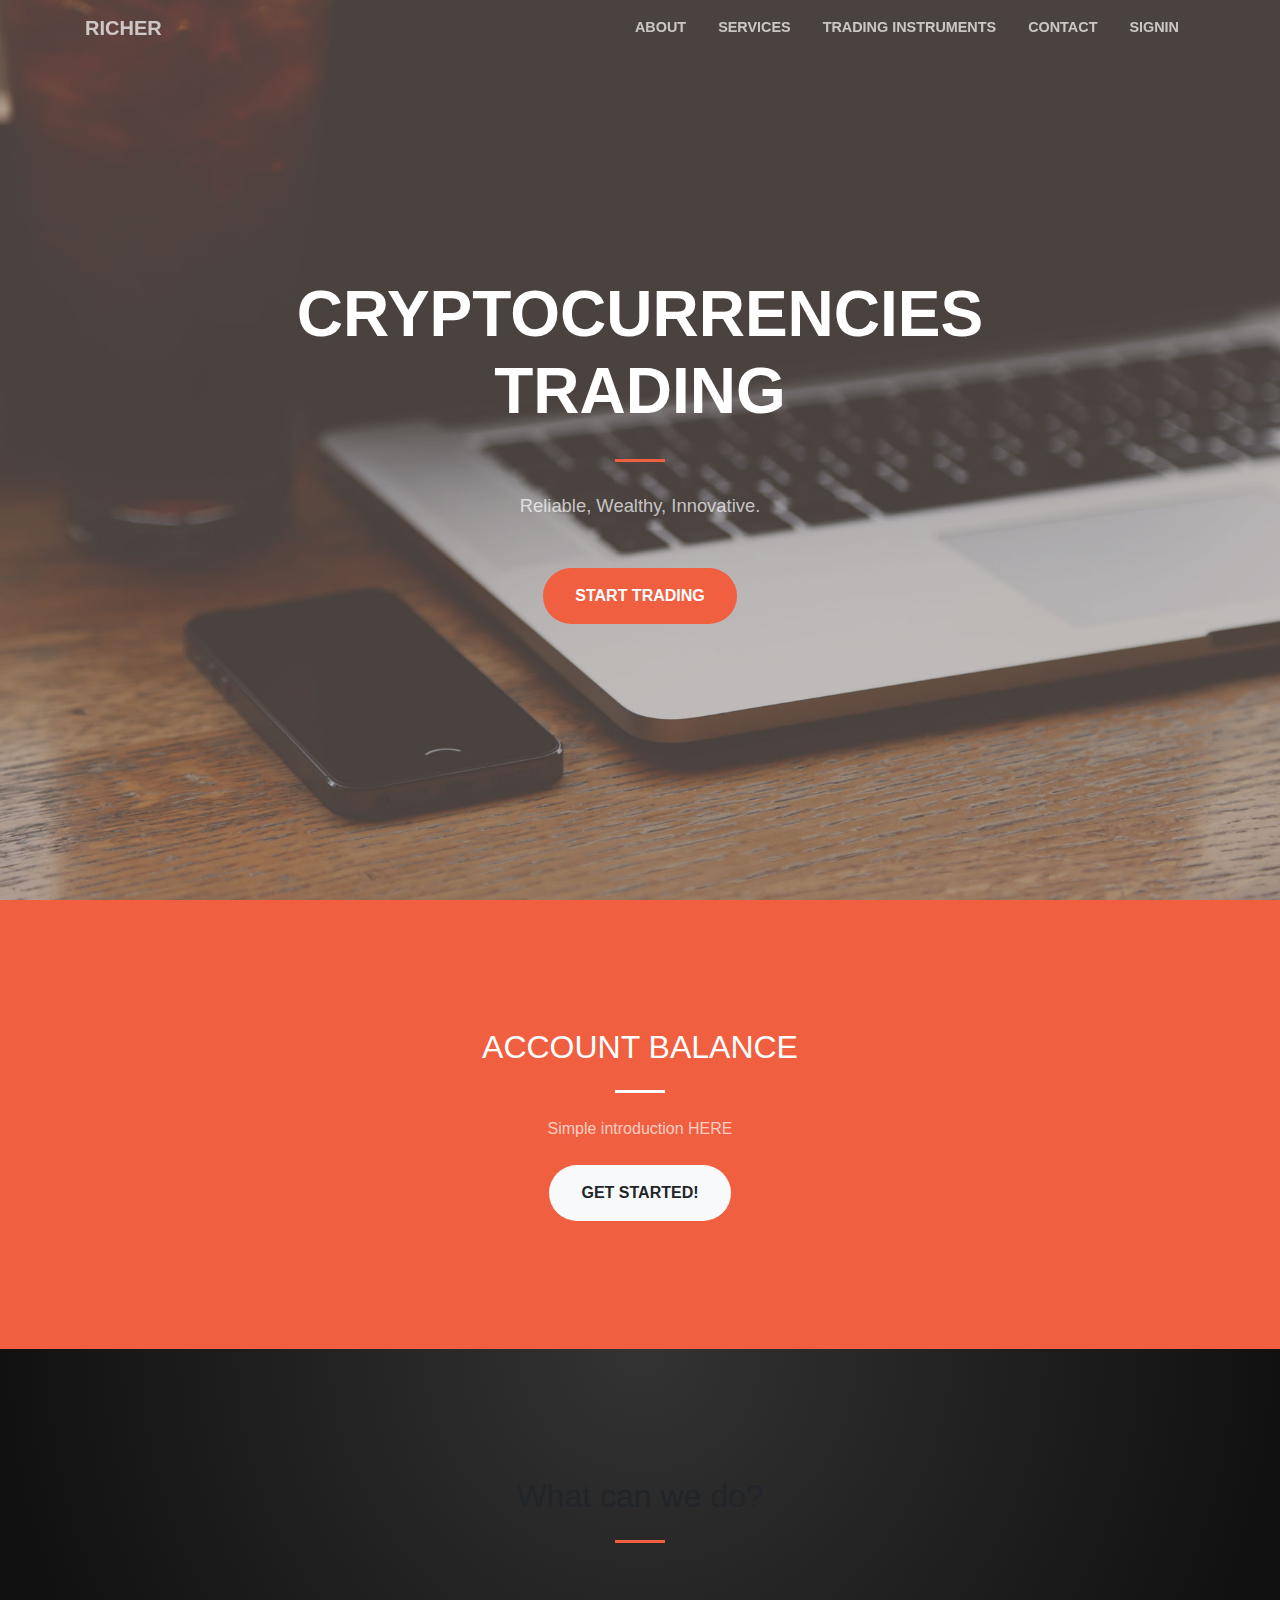
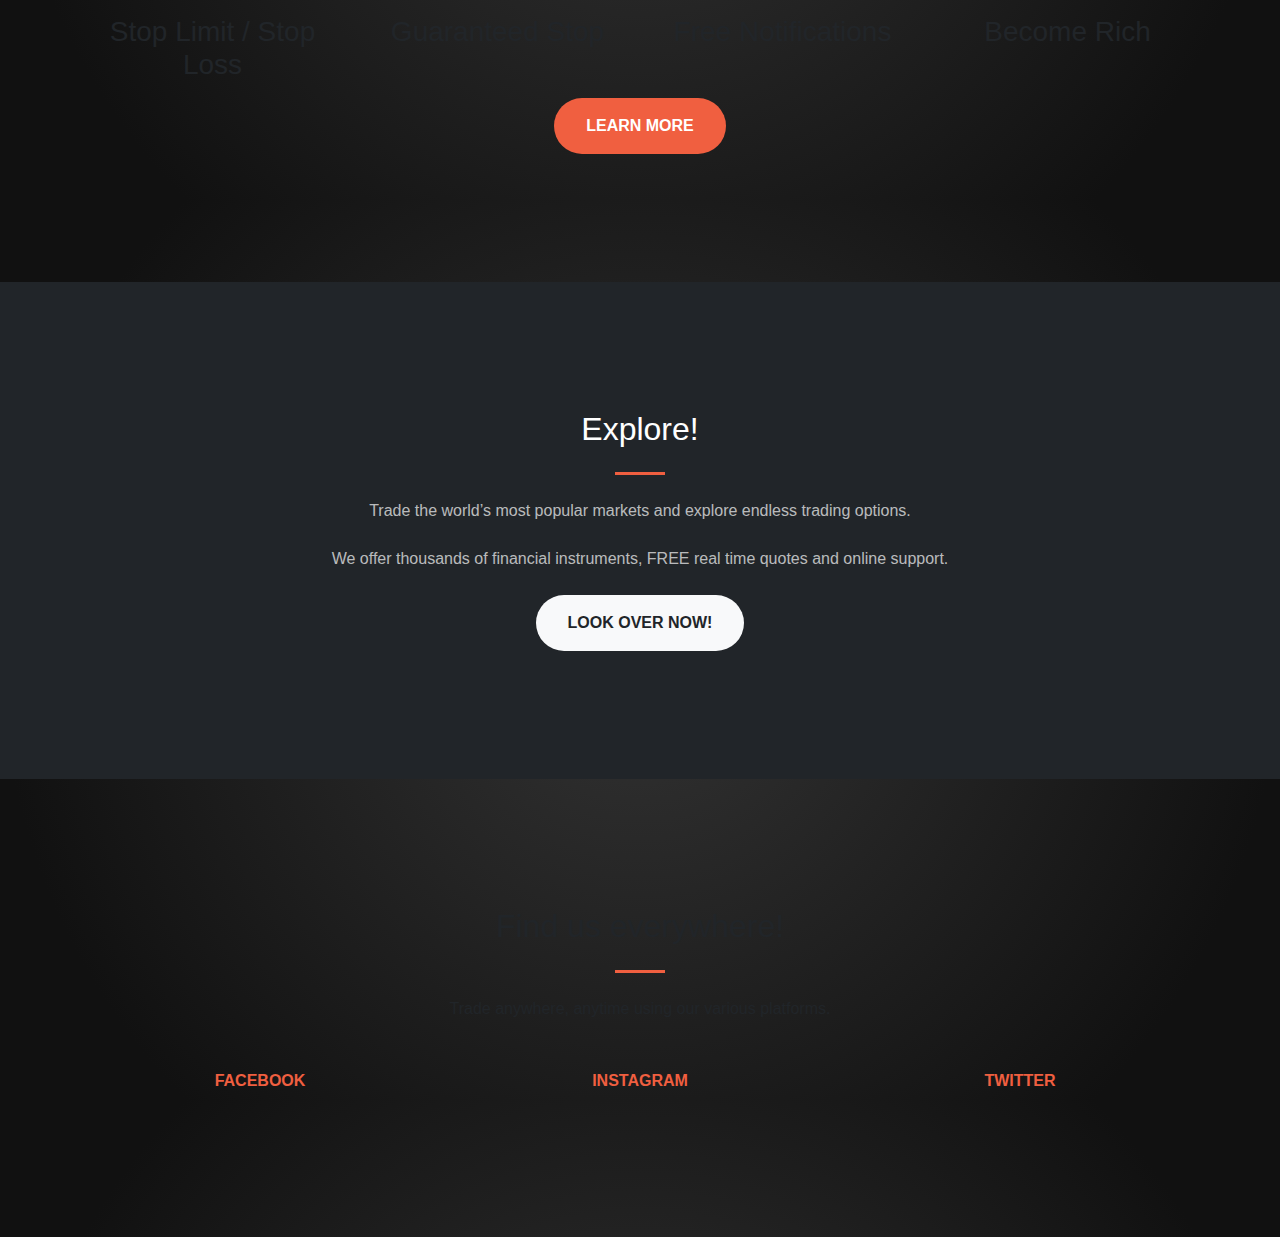
==== website/index.html @ c780ab3f "首頁 暫存" ====
<!doctype html>
<html lang="en">
<head>
  	<title>Title</title>
    <!-- Required meta tags -->
    <meta charset="utf-8">
    <meta name="viewport" content="width=device-width, initial-scale=1, shrink-to-fit=no">

		<!-- Bootstrap CSS -->
    <link rel="stylesheet" href="https://stackpath.bootstrapcdn.com/bootstrap/4.3.1/css/bootstrap.min.css">
		<link rel="stylesheet" href="css/style.css">
		<link rel="stylesheet" href="css/creative.css">
		<link rel="stylesheet" href="css/creative.min.css">
  </head>
  <body>
		<!-- Navigation -->
    <nav class="navbar navbar-expand-lg navbar-light fixed-top" id="mainNav">
				<div class="container">
					<a class="navbar-brand js-scroll-trigger" href="#page-top">RICHER</a>
					<button class="navbar-toggler navbar-toggler-right" type="button" data-toggle="collapse" data-target="#navbarResponsive" aria-controls="navbarResponsive" aria-expanded="false" aria-label="Toggle navigation">
						<span class="navbar-toggler-icon"></span>
					</button>
					<div class="collapse navbar-collapse" id="navbarResponsive">
						<ul class="navbar-nav ml-auto">
							<li class="nav-item">
								<a class="nav-link js-scroll-trigger" href="#about">About</a>
							</li>
							<li class="nav-item">
								<a class="nav-link js-scroll-trigger" href="#services">Services</a>
							</li>
							<li class="nav-item">
								<a class="nav-link js-scroll-trigger" href="#portfolio">Trading Instruments</a>
							</li>
							<li class="nav-item">
								<a class="nav-link js-scroll-trigger" href="#contact">Contact</a>
							</li>
							<li class="nav-item">
								<a class="nav-link js-scroll-trigger" href="signin.html">SignIn</a>
							</li>
						<!--  <li class="dropdown">
								<a class="nav-link js-scroll-trigger" data-toggle="dropdown" href="#">mypage
								<span class="caret"></span></a>
								<ul class="dropdown-menu">
									<div class="col-lg-12 mx">
									<a class =list-group-item href="myprofile.html">My Profile</></a>
									<a class =list-group-item href="wallet.html">My Wallet</></a>
									<a class =list-group-item href="index.html">Sign Out</a>
									</div>
								</ul>
							</li> -->
						</ul>
					</div>
				</div>
			</nav>
	
			<header class="masthead text-center text-white d-flex">
				<div class="container my-auto">
					<div class="row">
						<div class="col-lg-10 mx-auto">
							<h1 class="text-uppercase">
								<strong>Cryptocurrencies Trading</strong>
							</h1>
							<hr>
						</div>
						<div class="col-lg-8 mx-auto">
							<p class="text-faded mb-5">Reliable, Wealthy, Innovative.</p>
							<a class="btn btn-primary btn-xl js-scroll-trigger" href="#about">Start Trading</a>
						</div>
					</div>
				</div>
			</header>
	
			<section class="bg-primary" id="about">
				<div class="container">
					<div class="row">
						<div class="col-lg-8 mx-auto text-center">
							<h2 class="section-heading text-white">ACCOUNT BALANCE</h2>
							<hr class="light my-4">
							<p class="text-faded mb-4">Simple introduction HERE</p>
							<a class="btn btn-light btn-xl js-scroll-trigger" href="#services">Get Started!</a>
						</div>
					</div>
				</div>
			</section>
	
			<section id="services">
				<div class="container">
					<div class="row">
						<div class="col-lg-12 text-center">
							<h2 class="section-heading">What can we do?</h2>
							<hr class="my-4">
						</div>
					</div>
				</div>
				<div class="container">
					<div class="row">
						<div class="col-lg-3 col-md-6 text-center">
							<div class="service-box mt-5 mx-auto">
								<i class="fa fa-3x fa-diamond text-primary mb-3 sr-icons"></i>
								<h3 class="mb-3">Stop Limit / Stop Loss</h3>
							</div>
						</div>
						<div class="col-lg-3 col-md-6 text-center">
							<div class="service-box mt-5 mx-auto">
								<i class="fa fa-3x fa-paper-plane text-primary mb-3 sr-icons"></i>
								<h3 class="mb-3">Guaranteed Stop</h3>
							</div>
						</div>
						<div class="col-lg-3 col-md-6 text-center">
							<div class="service-box mt-5 mx-auto">
								<i class="fa fa-3x fa-bell text-primary mb-3 sr-icons"></i>
								<h3 class="mb-3">Free Notifications</h3>
							</div>
						</div>
						<div class="col-lg-3 col-md-6 text-center">
							<div class="service-box mt-5 mx-auto">
								<i class="fa fa-3x fa-dollar text-primary mb-3 sr-icons"></i>
								<h3 class="mb-3">Become Rich</h3>
							</div>
						</div>
						<div class="col-lg-8 mx-auto text-center">
							<a class="btn btn-primary btn-xl js-scroll-trigger" href="#portfolio">Learn More</a>
						</div>
					</div>
				</div>
			</section>
	
			<section class="p-0" id="portfolio">
				<div class="container-fluid p-0">
					<div class="row no-gutters popup-gallery">
					</div>
				</div>
			</section>
	
			<section class="bg-dark text-white">
				<div class="container text-center">
					<h2 class="mb-4">Explore!</h2>
					<hr class="my-4">
					<p class="text-faded mb-4">Trade the world’s most popular markets and explore endless trading options.</p>
						<p class="text-faded mb-4">We offer thousands of financial instruments, FREE real time quotes and online support.</p>
					<a class="btn btn-light btn-xl sr-button" href="loading.html">Look over now!</a>
				</div>
			</section>
	
			<section id="contact">
				<div class="container">
					<div class="row">
						<div class="col-lg-8 mx-auto text-center">
							<h2 class="section-heading">Find us everywhere!</h2>
							<hr class="my-4">
							<p class="mb-5">Trade anywhere, anytime using our various platforms.</p>
						</div>
					</div>
					<div class="row">
						<div class="col-lg-4 mr-auto text-center">
							<i class="fa fa-facebook-square fa-3x mb-3 sr-contact"></i>
							<p>
								<a href="">FaceBook</a>
							</p>
						</div>
						<div class="col-lg-4 mr-auto text-center">
							<i class="fa fa-instagram fa-3x mb-3 sr-contact"></i>
							<p>
								<a href="">Instagram</a>
							</p>
						</div>
						<div class="col-lg-4 mr-auto text-center">
							<i class="fa fa-twitter-square fa-3x mb-3 sr-contact"></i>
							<p>
								<a href="">Twitter</a>
							</p>
						</div>
					</div>
				</div>
			</section>
      
    <!-- Optional JavaScript -->
    <!-- jQuery first, then Popper.js, then Bootstrap JS -->
    <script src="https://code.jquery.com/jquery-3.3.1.min.js"></script>
    <script src="https://cdnjs.cloudflare.com/ajax/libs/popper.js/1.14.7/umd/popper.min.js"></script>
    <script src="https://stackpath.bootstrapcdn.com/bootstrap/4.3.1/js/bootstrap.min.js"></script>
  </body>
</html>
---- website/css/style.css ----
body {
    text-align: center;
  }
  
.loader {
    position: absolute;
    top: 50%;
    left: 50%;
    width: 7.33333em;
    height: 7.33333em;
    margin-left: -3.66667em;
    margin-top: -3.66667em;
}
  
.loader-block {
    position: absolute;
    top: 0;
    left: 0;
    display: inline-block;
    opacity: 0;
    width: 2em;
    height: 2em;
    background: #fdfdfd;
    -webkit-animation: show 0.88s step-end infinite alternate, pulse 0.88s linear infinite alternate;
    animation: show 0.88s step-end infinite alternate, pulse 0.88s linear infinite alternate;
}
  
.loader-block:nth-child(1) {
    -moz-transform: translate(0, 0);
    -ms-transform: translate(0, 0);
    -webkit-transform: translate(0, 0);
    transform: translate(0, 0);
    -webkit-animation-delay: 0.065s;
    animation-delay: 0.065s;
}
  
.loader-block:nth-child(2) {
    -moz-transform: translate(2.66667em, 0);
    -ms-transform: translate(2.66667em, 0);
    -webkit-transform: translate(2.66667em, 0);
    transform: translate(2.66667em, 0);
    -webkit-animation-delay: 0.13s;
    animation-delay: 0.13s;
}
  
.loader-block:nth-child(3) {
    -moz-transform: translate(5.33333em, 0);
    -ms-transform: translate(5.33333em, 0);
    -webkit-transform: translate(5.33333em, 0);
    transform: translate(5.33333em, 0);
    -webkit-animation-delay: 0.195s;
    animation-delay: 0.195s;
}
  
.loader-block:nth-child(4) {
    -moz-transform: translate(0, 2.66667em);
    -ms-transform: translate(0, 2.66667em);
    -webkit-transform: translate(0, 2.66667em);
    transform: translate(0, 2.66667em);
    -webkit-animation-delay: 0.325s;
    animation-delay: 0.325s;
}
  
.loader-block:nth-child(5) {
    -moz-transform: translate(2.66667em, 2.66667em);
    -ms-transform: translate(2.66667em, 2.66667em);
    -webkit-transform: translate(2.66667em, 2.66667em);
    transform: translate(2.66667em, 2.66667em);
    -webkit-animation-delay: 0.13s;
    animation-delay: 0.13s;
}
  
.loader-block:nth-child(6) {
    -moz-transform: translate(5.33333em, 2.66667em);
    -ms-transform: translate(5.33333em, 2.66667em);
    -webkit-transform: translate(5.33333em, 2.66667em);
    transform: translate(5.33333em, 2.66667em);
    -webkit-animation-delay: 0.455s;
    animation-delay: 0.455s;
}
  
.loader-block:nth-child(7) {
    -moz-transform: translate(0, 5.33333em);
    -ms-transform: translate(0, 5.33333em);
    -webkit-transform: translate(0, 5.33333em);
    transform: translate(0, 5.33333em);
    -webkit-animation-delay: 0.39s;
    animation-delay: 0.39s;
}
  
.loader-block:nth-child(8) {
    -moz-transform: translate(2.66667em, 5.33333em);
    -ms-transform: translate(2.66667em, 5.33333em);
    -webkit-transform: translate(2.66667em, 5.33333em);
    transform: translate(2.66667em, 5.33333em);
    -webkit-animation-delay: 0.26s;
    animation-delay: 0.26s;
}
  
.loader-block:nth-child(9) {
    -moz-transform: translate(5.33333em, 5.33333em);
    -ms-transform: translate(5.33333em, 5.33333em);
    -webkit-transform: translate(5.33333em, 5.33333em);
    transform: translate(5.33333em, 5.33333em);
}
  
  @-webkit-keyframes pulse {
    from,
    40% {
      background: #fdfdfd;
    }
    to {
      background: #dadada;
    }
  }
  @-webkit-keyframes show {
    from, 40% {
      opacity: 0;
    }
    41%, to {
      opacity: 1;
    }
  }
  @keyframes pulse {
    from,
    40% {
      background: #fdfdfd;
    }
    to {
      background: #dadada;
    }
  }
  @keyframes show {
    from, 40% {
      opacity: 0;
    }
    41%, to {
      opacity: 1;
    }
}
  /* Body styling */
html,body {
    height: 100%;
}
  
body {
    background: #999 url('[data-uri]');
    background: #999 -moz-radial-gradient(circle farthest-side, #333333, #111111);
    background: #999 -webkit-radial-gradient(circle farthest-side, #333333, #111111);
    background: #999 radial-gradient(circle farthest-side, #333333, #111111);
}
---- website/css/creative.css ----
body,
html {
  width: 100%;
  height: 100%;
}

body {
  font-family: 'Open Sans', 'Helvetica Neue', Arial, sans-serif;
}

hr {
  max-width: 50px;
  border-width: 3px;
  border-color: #F58D03;
}

hr.light {
  border-color: #fff;
}

a {
  color: #000000;
  -webkit-transition: all 0.2s;
  -moz-transition: all 0.2s;
  transition: all 0.2s;
  font-family: 'Open Sans', 'Helvetica Neue', Arial, sans-serif;
  text-transform: uppercase;
  font-weight: 700;
}

.row-auto{
  font-family: 'Open Sans', 'Helvetica Neue', Arial, sans-serif;
}
a:hover {
  color: #F58D03;
  text-decoration:none;
}

h1,
h2,
h3,
h4,
h5,
h6 {
  font-family: 'Open Sans', 'Helvetica Neue', Arial, sans-serif;
}

.bg-primary {
  background-color: #F58D03 !important;
}

.bg-dark {
  background-color: #212529 !important;
}

.text-faded {
  color: rgba(255, 255, 255, 0.7);
}

section {
  padding: 8rem 0;
}

.section-heading {
  margin-top: 0;
}

::-moz-selection {
  color: #fff;
  background: #212529;
  text-shadow: none;
}

::selection {
  color: #fff;
  background: #212529;
  text-shadow: none;
}

img::selection {
  color: #fff;
  background: transparent;
}

img::-moz-selection {
  color: #fff;
  background: transparent;
}
.dropdown-menu {
 background:rgba(255,255,255,0);
 border: none;
}
#mainNav {
  border-bottom: 1px solid rgba(33, 37, 41, 0.1);
  background-color: #fff;
  font-family: 'Open Sans', 'Helvetica Neue', Arial, sans-serif;
  -webkit-transition: all 0.2s;
  -moz-transition: all 0.2s;
  transition: all 0.2s;
}

#mainNav .navbar-brand {
  font-weight: 700;
  text-transform: uppercase;
  color: #F58D03;
  font-family: 'Open Sans', 'Helvetica Neue', Arial, sans-serif;
}

#mainNav .navbar-brand:focus, #mainNav .navbar-brand:hover {
  color: #F58D03;
}

#mainNav .navbar-nav > li.nav-item > a.nav-link ,
#mainNav .navbar-nav > li.nav-item > a.nav-link:focus {
  font-size: .9rem;
  font-weight: 700;
  text-transform: uppercase;
  color: #212529;
}

#mainNav .navbar-nav > li.dropdown > a.nav-link ,
#mainNav .navbar-nav > li.dropdown > a.nav-link:focus {
  font-size: .9rem;
  font-weight: 700;
  text-transform: uppercase;
  color: #212529;
}

#mainNav .navbar-nav > li.dropdown > ul.dropdown-menu,
#mainNav .navbar-nav > li.dropdown > ul.dropdown-menu:focus{
  font-size: 0.8rem;
  font-weight: 600;
}

#mainNav .navbar-nav > li.dropdown > a.nav-link > ul.dropdown-menu,
#mainNav .navbar-nav > li.dropdown > a.nav-link > ul.dropdown-menu:focus {
  font-size: .9rem;
  font-weight: 700;
  text-transform: uppercase;
  color: #212529;
}

#mainNav .navbar-nav > li.nav-item > a.nav-link:hover,
#mainNav .navbar-nav > li.nav-item > a.nav-link:focus:hover {
  color: #F58D03;
}

#mainNav .navbar-nav > li.dropdown > a.nav-link:hover ,
#mainNav .navbar-nav > li.dropdown > a.nav-link:focus:hover {
  color: #F58D03;
}

#mainNav .navbar-nav > li.nav-item > a.nav-link.active,
#mainNav .navbar-nav > li.nav-item > a.nav-link:focus.active {
  color: #F58D03 !important;
  background-color: transparent;
}

#mainNav .navbar-nav > li.dropdown > a.nav-link.active,
#mainNav .navbar-nav > li.dropdown > a.nav-link:focus.active {
  color: #F58D03 !important;
  background-color: transparent;
}

#mainNav .navbar-nav > li.nav-item > a.nav-link.active:hover,
#mainNav .navbar-nav > li.nav-item > a.nav-link:focus.active:hover {
  background-color: transparent;
}

#mainNav .navbar-nav > li.dropdown > a.nav-link.active:hover,
#mainNav .navbar-nav > li.dropdown > a.nav-link:focus.active:hover {
  background-color: transparent;
}

@media (min-width: 992px) {
  #mainNav {
    border-color: transparent;
    background-color: transparent;
  }
  #mainNav .navbar-brand {
    color: rgba(255, 255, 255, 0.7);
  }
  #mainNav .navbar-brand:focus, #mainNav .navbar-brand:hover {
    color: #fff;
  }
  #mainNav .navbar-nav > li.nav-item > a.nav-link {
    padding: 0.5rem 1rem;
  }
  #mainNav .navbar-nav > li.nav-item > a.nav-link,
  #mainNav .navbar-nav > li.nav-item > a.nav-link:focus {
    color: rgba(255, 255, 255, 0.7);
  }

  #mainNav .navbar-nav > li.dropdown > a.nav-link,
  #mainNav .navbar-nav > li.dropdown > a.nav-link:focus {
    color: rgba(255, 255, 255, 0.7);
  }

  #mainNav .navbar-nav > li.nav-item > a.nav-link:hover,
  #mainNav .navbar-nav > li.nav-item > a.nav-link:focus:hover {
    color: #fff;
  }

  #mainNav .navbar-nav > li.dropdown > a.nav-link:hover,
  #mainNav .navbar-nav > li.dropdown > a.nav-link:focus:hover {
    color: #fff;
  }
  #mainNav.navbar-shrink {
    border-bottom: 1px solid rgba(33, 37, 41, 0.1);
    background-color: #fff;
  }
  #mainNav.navbar-shrink .navbar-brand {
    color: #F58D03;
  }
  #mainNav.navbar-shrink .navbar-brand:focus, #mainNav.navbar-shrink .navbar-brand:hover {
    color: #F58D03;
  }

  #mainNav.navbar-shrink .navbar-nav > li.nav-item > a.nav-link:hover,
  #mainNav.navbar-shrink .navbar-nav > li.nav-item > a.nav-link:focus:hover {
    color: #F58D03;
  }
  #mainNav.navbar-shrink .navbar-nav > li.dropdown > a.nav-link:hover,
  #mainNav.navbar-shrink .navbar-nav > li.dropdown > a.nav-link:focus:hover {
    color: #F58D03;
  }
}
#mainNav.navbar-shrink .navbar-nav > li.nav-item > a.nav-link,
#mainNav.navbar-shrink .navbar-nav > li.nav-item > a.nav-link:focus {
  color: #212529;
}

#mainNav.navbar-shrink .navbar-nav > li.dropdown > a.nav-link,
#mainNav.navbar-shrink .navbar-nav > li.dropdown > a.nav-link:focus {
  color: #212529;
}

header.masthead {
  padding-top: 10rem;
  padding-bottom: calc(10rem - 56px);
  background-image: url("../img/header.jpg");
  background-position: center center;
  -webkit-background-size: cover;
  -moz-background-size: cover;
  -o-background-size: cover;
  background-size: cover;
}

header.masthead hr {
  margin-top: 30px;
  margin-bottom: 30px;
}

header.masthead h1 {
  font-size: 2rem;
}

header.masthead p {
  font-weight: 700;
}

@media (min-width: 768px) {
  header.masthead p {
    font-size: 1rem;
  }
}

@media (min-width: 768px) {
  header.masthead g {
    font-size: 2rem;
  }
}


@media (min-width: 992px) {
  header.masthead {
    height: 100vh;
    min-height: 650px;
    padding-top: 0;
    padding-bottom: 0;
  }
  header.masthead h1 {
    font-size: 3rem;
  }
}

@media (min-width: 1200px) {
  header.masthead h1 {
    font-size: 4rem;
  }
}

header.masterhead {
  padding-top: 10rem;
  padding-bottom: calc(10rem - 56px);
  background-image: url("../img/bg2.png");
  background-position: center center;
  background-size: cover;
}

header.masterhead hr {
  margin-top: 30px;
  margin-bottom: 30px;
}


header.masterhead h1 {
  font-size: 2rem;
}

header.masterhead p {
  font-weight: 700;
}

@media (min-width: 768px) {
  header.masterhead p {
    font-size: 1rem;
  }
}

@media (min-width: 768px) {
  header.masterhead g {
    font-size: 2rem;
  }
}


@media (min-width: 992px) {
  header.masterhead {
    height: 100vh;
    min-height: 650px;
    padding-top: 0;
    padding-bottom: 0;
  }
  header.masterhead h1 {
    font-size: 3rem;
  }
}

@media (min-width: 1200px) {
  header.masterhead h1 {
    font-size: 4rem;
  }
}


.service-box {
  max-width: 400px;
}

.portfolio-box {
  position: relative;
  display: block;
  max-width: 650px;
  margin: 0 auto;
}

.portfolio-box .portfolio-box-caption {
  position: absolute;
  bottom: 0;
  display: block;
  width: 100%;
  height: 100%;
  text-align: center;
  opacity: 0;
  color: #fff;
  background: rgba(240, 95, 64, 0.9);
  -webkit-transition: all 0.2s;
  -moz-transition: all 0.2s;
  transition: all 0.2s;
}

.portfolio-box .portfolio-box-caption .portfolio-box-caption-content {
  position: absolute;
  top: 50%;
  width: 100%;
  transform: translateY(-50%);
  text-align: center;
}

.portfolio-box .portfolio-box-caption .portfolio-box-caption-content .project-category,
.portfolio-box .portfolio-box-caption .portfolio-box-caption-content .project-name {
  padding: 0 15px;
  font-family: 'Open Sans', 'Helvetica Neue', Arial, sans-serif;
}

.portfolio-box .portfolio-box-caption .portfolio-box-caption-content .project-category {
  font-size: 14px;
  font-weight: 600;
  text-transform: uppercase;
}

.portfolio-box .portfolio-box-caption .portfolio-box-caption-content .project-name {
  font-size: 18px;
}

.portfolio-box:hover .portfolio-box-caption {
  opacity: 1;
}

.portfolio-box:focus {
  outline: none;
}

@media (min-width: 768px) {
  .portfolio-box .portfolio-box-caption .portfolio-box-caption-content .project-category {
    font-size: 16px;
  }
  .portfolio-box .portfolio-box-caption .portfolio-box-caption-content .project-name {
    font-size: 22px;
  }
}

.text-primary {
  color: #F58D03 !important;
}

.btn {
  font-weight: 700;
  text-transform: uppercase;
  border: none;
  border-radius: 300px;
  font-family: 'Open Sans', 'Helvetica Neue', Arial, sans-serif;
}

.btn-xl {
  padding: 1rem 2rem;
}

.btn-primary {
  background-color: #F58D03;
  border-color: #F58D03;
}

.btn-primary:hover, .btn-primary:focus, .btn-primary:active {
  color: #fff;
  background-color: #F58D03 !important;
}

.btn-primary:active, .btn-primary:focus {
  box-shadow: 0 0 0 0.2rem rgba(240, 95, 64, 0.5) !important;
}

.wrap
{
    width: 100%;
    height: 100%;
    min-height: 100%;
    position: absolute;
    top: 0;
    left: 0;
    z-index: 99;
}

p.form-title
{
    font-family: 'Open Sans' , sans-serif;
    font-size: 20px;
    font-weight: 700;
    text-align: center;
    color: #FFFFFF;
    margin-top: -8%;
    text-transform: uppercase;
    letter-spacing: 1px;
}

form
{
    width: 250px;
    margin: 0 auto;
}

form.login input[type="text"], form.login input[type="password"], form.login input[type="email"]
{
    width: 100%;
    margin: 0;
    padding: 10px 10px;
    background: 0;
    border: 0;
    border-bottom: 1px solid #FFFFFF;
    outline: 0;
    font-style: italic;
    font-size: 15px;
    font-weight: 600;
    letter-spacing: 1px;
    margin-bottom: 16px;
    color: #FFFFFF;
    outline: 0;
}

form.login input[type="text_forgot"]
{
    width: 100%;
    margin-top:30px;
    padding: 5px 5px;
    background: 0;
    border: 0;
    border-bottom: 1px solid #FFFFFF;
    outline: 0;
    font-style: italic;
    font-size: 15px;
    font-weight: 600;
    letter-spacing: 1px;
    margin-bottom: 16px;
    color: #FFFFFF;
    outline: 0;
}

form.login input[type="submit"]
{
    width: 100%;
    font-size: 14px;
    text-transform: uppercase;
    font-weight: 600;
    margin-top: 16px;
    outline: 0;
    cursor: pointer;
    letter-spacing: 1px;
}

form.login input[type="submit"]:hover
{
    transition: background-color 0.5s ease;
}

form.login .remember-forgot
{
    float: left;
    width: 100%;
    margin: 10px 0 0 0;
}
form.login .forgot-pass-content
{
    min-height: 20px;
    margin-top: 10px;
    margin-bottom: 10px;
}
form.login .sign-up-content
{
    min-height: 20px;
    margin-top: 10px;
    margin-bottom: 10px;
}
form.login label, form.login a
{
    font-size: 11px;
    font-weight: 700;
    font-family: 'Open Sans', 'Helvetica Neue', Arial, sans-serif;
    color: rgba(0,0,0,0.5);
}

form.login a
{
    transition: color 0.5s ease;
}

form.login a:hover
{
    color: #2ecc71;
}

.pr-wrap
{
    width: 100%;
    height: 100%;
    min-height: 100%;
    position: absolute;
    top: 0;
    left: 0;
    z-index: 999;
    display: none;
}

.show-pass-reset
{
    display: block !important;
}

.pass-reset
{
    margin: 0 auto;
    width: 250px;
    position: relative;
    margin-top: 22%;
    z-index: 999;
    background: #FFFFFF;
    padding: 20px 15px;
}

.pass-reset label
{
    font-size: 12px;
    font-weight: 400;
    margin-bottom: 15px;
}

.pass-reset input[type="email"]
{
    width: 100%;
    margin: 5px 0 0 0;
    padding: 5px 10px;
    background: 0;
    border: 0;
    border-bottom: 1px solid #000000;
    outline: 0;
    font-style: italic;
    font-size: 12px;
    font-weight: 400;
    letter-spacing: 1px;
    margin-bottom: 5px;
    color: #000000;
    outline: 0;
}

.pass-reset input[type="submit"]
{
    width: 100%;
    border: 0;
    font-size: 14px;
    text-transform: uppercase;
    font-weight: 500;
    margin-top: 10px;
    outline: 0;
    cursor: pointer;
    letter-spacing: 1px;
}

.pass-reset input[type="submit"]:hover
{
    transition: background-color 0.5s ease;
}
.posted-by
{
    position: absolute;
    bottom: 26px;
    margin: 0 auto;
    color: #FFF;
    background-color: rgba(0, 0, 0, 0.66);
    padding: 10px;
    left: 45%;
}

.card {
    background-color: #000000;
    box-shadow: 0 4px 8px 0 rgba(0,0,0,0.2);
    transition: 0.3s;
    border-radius: 5px; /* 5px rounded corners */
}
#container1{
  width : 600px;
  height : 300px;
}
---- website/css/creative.min.css ----
body,html{width:100%;height:100%}body{font-family:Merriweather,'Helvetica Neue',Arial,sans-serif}hr{max-width:50px;border-width:3px;border-color:#f05f40}hr.light{border-color:#fff}a{color:#f05f40;-webkit-transition:all .2s;-moz-transition:all .2s;transition:all .2s}a:hover{color:#f05f40}h1,h2,h3,h4,h5,h6{font-family:'Open Sans','Helvetica Neue',Arial,sans-serif}.bg-primary{background-color:#f05f40!important}.bg-dark{background-color:#212529!important}.text-faded{color:rgba(255,255,255,.7)}section{padding:8rem 0}.section-heading{margin-top:0}::-moz-selection{color:#fff;background:#212529;text-shadow:none}::selection{color:#fff;background:#212529;text-shadow:none}img::selection{color:#fff;background:0 0}img::-moz-selection{color:#fff;background:0 0}#mainNav{border-bottom:1px solid rgba(33,37,41,.1);background-color:#fff;font-family:'Open Sans','Helvetica Neue',Arial,sans-serif;-webkit-transition:all .2s;-moz-transition:all .2s;transition:all .2s}#mainNav .navbar-brand{font-weight:700;text-transform:uppercase;color:#f05f40;font-family:'Open Sans','Helvetica Neue',Arial,sans-serif}#mainNav .navbar-brand:focus,#mainNav .navbar-brand:hover{color:#f05f40}#mainNav .navbar-nav>li.nav-item>a.nav-link,#mainNav .navbar-nav>li.nav-item>a.nav-link:focus{font-size:.9rem;font-weight:700;text-transform:uppercase;color:#212529}#mainNav .navbar-nav>li.nav-item>a.nav-link:focus:hover,#mainNav .navbar-nav>li.nav-item>a.nav-link:hover{color:#f05f40}#mainNav .navbar-nav>li.nav-item>a.nav-link.active,#mainNav .navbar-nav>li.nav-item>a.nav-link:focus.active{color:#f05f40!important;background-color:transparent}#mainNav .navbar-nav>li.nav-item>a.nav-link.active:hover,#mainNav .navbar-nav>li.nav-item>a.nav-link:focus.active:hover{background-color:transparent}@media (min-width:992px){#mainNav{border-color:transparent;background-color:transparent}#mainNav .navbar-brand{color:rgba(255,255,255,.7)}#mainNav .navbar-brand:focus,#mainNav .navbar-brand:hover{color:#fff}#mainNav .navbar-nav>li.nav-item>a.nav-link{padding:.5rem 1rem}#mainNav .navbar-nav>li.nav-item>a.nav-link,#mainNav .navbar-nav>li.nav-item>a.nav-link:focus{color:rgba(255,255,255,.7)}#mainNav .navbar-nav>li.nav-item>a.nav-link:focus:hover,#mainNav .navbar-nav>li.nav-item>a.nav-link:hover{color:#fff}#mainNav.navbar-shrink{border-bottom:1px solid rgba(33,37,41,.1);background-color:#fff}#mainNav.navbar-shrink .navbar-brand{color:#f05f40}#mainNav.navbar-shrink .navbar-brand:focus,#mainNav.navbar-shrink .navbar-brand:hover{color:#f05f40}#mainNav.navbar-shrink .navbar-nav>li.nav-item>a.nav-link,#mainNav.navbar-shrink .navbar-nav>li.nav-item>a.nav-link:focus{color:#212529}#mainNav.navbar-shrink .navbar-nav>li.nav-item>a.nav-link:focus:hover,#mainNav.navbar-shrink .navbar-nav>li.nav-item>a.nav-link:hover{color:#f05f40}}header.masthead{padding-top:10rem;padding-bottom:calc(10rem - 56px);background-image:url(../img/header.jpg);background-position:center center;-webkit-background-size:cover;-moz-background-size:cover;-o-background-size:cover;background-size:cover}header.masthead hr{margin-top:30px;margin-bottom:30px}header.masthead h1{font-size:2rem}header.masthead p{font-weight:300}@media (min-width:768px){header.masthead p{font-size:1.15rem}}@media (min-width:992px){header.masthead{height:100vh;min-height:650px;padding-top:0;padding-bottom:0}header.masthead h1{font-size:3rem}}@media (min-width:1200px){header.masthead h1{font-size:4rem}}.service-box{max-width:400px}.portfolio-box{position:relative;display:block;max-width:650px;margin:0 auto}.portfolio-box .portfolio-box-caption{position:absolute;bottom:0;display:block;width:100%;height:100%;text-align:center;opacity:0;color:#fff;background:rgba(240,95,64,.9);-webkit-transition:all .2s;-moz-transition:all .2s;transition:all .2s}.portfolio-box .portfolio-box-caption .portfolio-box-caption-content{position:absolute;top:50%;width:100%;transform:translateY(-50%);text-align:center}.portfolio-box .portfolio-box-caption .portfolio-box-caption-content .project-category,.portfolio-box .portfolio-box-caption .portfolio-box-caption-content .project-name{padding:0 15px;font-family:'Open Sans','Helvetica Neue',Arial,sans-serif}.portfolio-box .portfolio-box-caption .portfolio-box-caption-content .project-category{font-size:14px;font-weight:600;text-transform:uppercase}.portfolio-box .portfolio-box-caption .portfolio-box-caption-content .project-name{font-size:18px}.portfolio-box:hover .portfolio-box-caption{opacity:1}.portfolio-box:focus{outline:0}@media (min-width:768px){.portfolio-box .portfolio-box-caption .portfolio-box-caption-content .project-category{font-size:16px}.portfolio-box .portfolio-box-caption .portfolio-box-caption-content .project-name{font-size:22px}}.text-primary{color:#f05f40!important}.btn{font-weight:700;text-transform:uppercase;border:none;border-radius:300px;font-family:'Open Sans','Helvetica Neue',Arial,sans-serif}.btn-xl{padding:1rem 2rem}.btn-primary{background-color:#f05f40;border-color:#f05f40}.btn-primary:active,.btn-primary:focus,.btn-primary:hover{color:#fff;background-color:#ee4b28!important}.btn-primary:active,.btn-primary:focus{box-shadow:0 0 0 .2rem rgba(240,95,64,.5)!important}
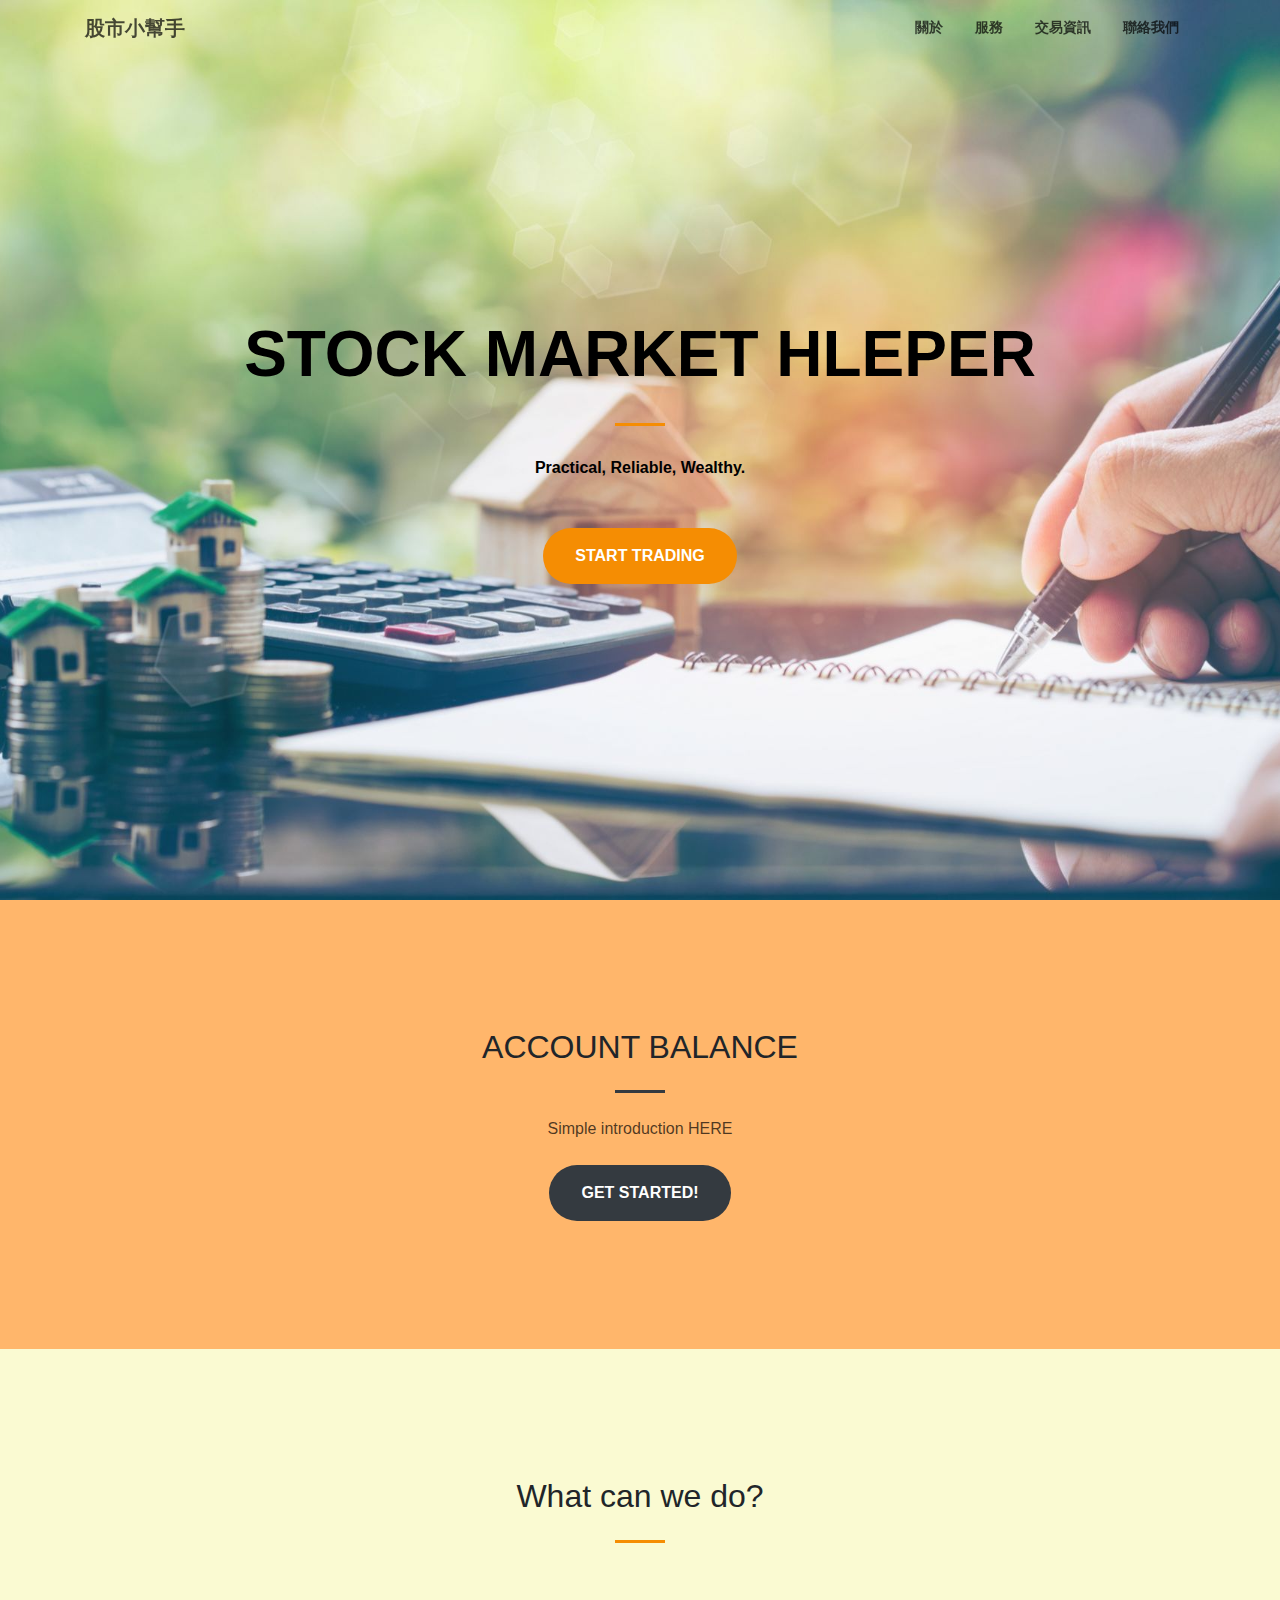
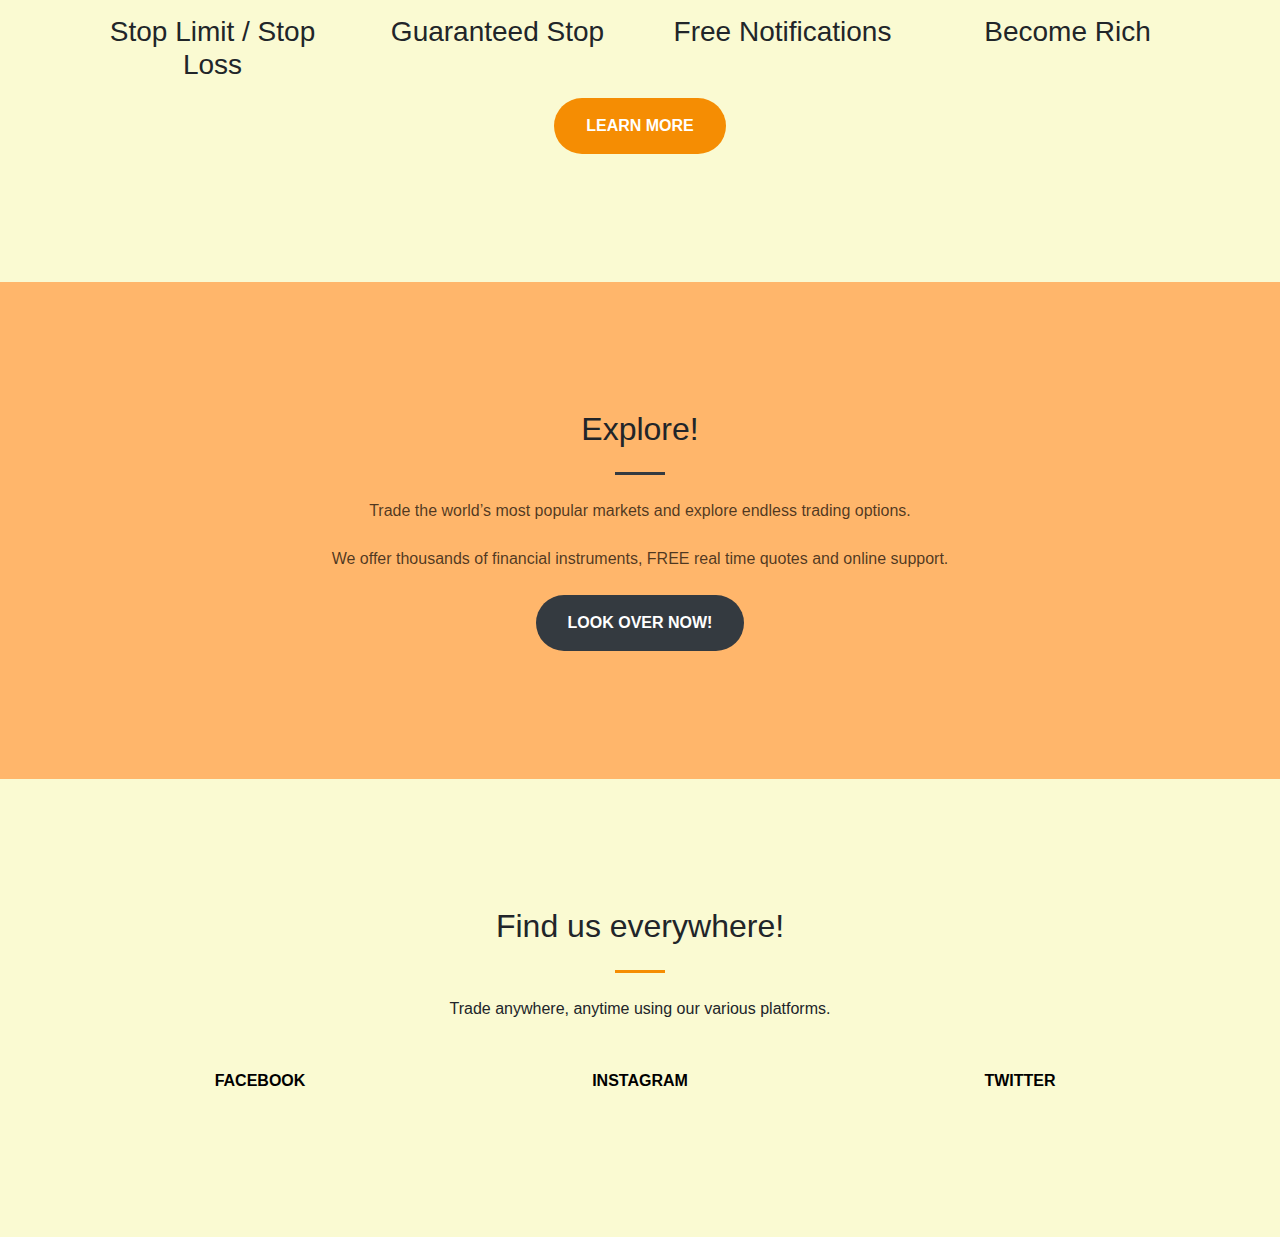
==== commit 9c544e6b: "css 微調" ====
--- a/website/index.html
+++ b/website/index.html
@@ -1,7 +1,7 @@
 <!doctype html>
 <html lang="en">
 <head>
-  	<title>Title</title>
+  	<title>股市小幫手</title>
     <!-- Required meta tags -->
     <meta charset="utf-8">
     <meta name="viewport" content="width=device-width, initial-scale=1, shrink-to-fit=no">
@@ -10,34 +10,34 @@
     <link rel="stylesheet" href="https://stackpath.bootstrapcdn.com/bootstrap/4.3.1/css/bootstrap.min.css">
 		<link rel="stylesheet" href="css/style.css">
 		<link rel="stylesheet" href="css/creative.css">
-		<link rel="stylesheet" href="css/creative.min.css">
+		<!-- <link rel="stylesheet" href="css/creative.min.css"> -->
   </head>
   <body>
 		<!-- Navigation -->
-    <nav class="navbar navbar-expand-lg navbar-light fixed-top" id="mainNav">
+    <nav class="navbar navbar-expand-lg navbar-dark fixed-top" id="mainNav">
 				<div class="container">
-					<a class="navbar-brand js-scroll-trigger" href="#page-top">RICHER</a>
+					<a class="navbar-brand js-scroll-trigger" href="#page-top">股市小幫手</a>
 					<button class="navbar-toggler navbar-toggler-right" type="button" data-toggle="collapse" data-target="#navbarResponsive" aria-controls="navbarResponsive" aria-expanded="false" aria-label="Toggle navigation">
 						<span class="navbar-toggler-icon"></span>
 					</button>
 					<div class="collapse navbar-collapse" id="navbarResponsive">
 						<ul class="navbar-nav ml-auto">
 							<li class="nav-item">
-								<a class="nav-link js-scroll-trigger" href="#about">About</a>
+								<a class="nav-link js-scroll-trigger" href="#about">關於</a>
 							</li>
 							<li class="nav-item">
-								<a class="nav-link js-scroll-trigger" href="#services">Services</a>
+								<a class="nav-link js-scroll-trigger" href="#services">服務</a>
 							</li>
 							<li class="nav-item">
-								<a class="nav-link js-scroll-trigger" href="#portfolio">Trading Instruments</a>
+								<a class="nav-link js-scroll-trigger" href="#portfolio">交易資訊</a>
 							</li>
 							<li class="nav-item">
-								<a class="nav-link js-scroll-trigger" href="#contact">Contact</a>
+								<a class="nav-link js-scroll-trigger" href="#contact">聯絡我們</a>
 							</li>
-							<li class="nav-item">
+							<!-- <li class="nav-item">
 								<a class="nav-link js-scroll-trigger" href="signin.html">SignIn</a>
-							</li>
-						<!--  <li class="dropdown">
+							</li> -->
+						 <!-- <li class="dropdown">
 								<a class="nav-link js-scroll-trigger" data-toggle="dropdown" href="#">mypage
 								<span class="caret"></span></a>
 								<ul class="dropdown-menu">
@@ -53,17 +53,17 @@
 				</div>
 			</nav>
 	
-			<header class="masthead text-center text-white d-flex">
+			<header class="masthead text-center text-black d-flex">
 				<div class="container my-auto">
 					<div class="row">
 						<div class="col-lg-10 mx-auto">
-							<h1 class="text-uppercase">
-								<strong>Cryptocurrencies Trading</strong>
+							<h1 class="text-uppercase header_text_color">
+								<strong>STOCK MARKET HLEPER</strong>
 							</h1>
 							<hr>
 						</div>
 						<div class="col-lg-8 mx-auto">
-							<p class="text-faded mb-5">Reliable, Wealthy, Innovative.</p>
+							<p class="text-faded mb-5 header_text_color">Practical, Reliable, Wealthy.</p>
 							<a class="btn btn-primary btn-xl js-scroll-trigger" href="#about">Start Trading</a>
 						</div>
 					</div>
@@ -74,16 +74,16 @@
 				<div class="container">
 					<div class="row">
 						<div class="col-lg-8 mx-auto text-center">
-							<h2 class="section-heading text-white">ACCOUNT BALANCE</h2>
-							<hr class="light my-4">
+							<h2 class="section-heading text-black">ACCOUNT BALANCE</h2>
+							<hr class="btn-dark my-4">
 							<p class="text-faded mb-4">Simple introduction HERE</p>
-							<a class="btn btn-light btn-xl js-scroll-trigger" href="#services">Get Started!</a>
+							<a class="btn btn-dark btn-xl js-scroll-trigger" href="#services">Get Started!</a>
 						</div>
 					</div>
 				</div>
 			</section>
 	
-			<section id="services">
+			<section id="services" class="bg-light">
 				<div class="container">
 					<div class="row">
 						<div class="col-lg-12 text-center">
@@ -132,17 +132,17 @@
 				</div>
 			</section>
 	
-			<section class="bg-dark text-white">
+			<section class="bg-primary text-black">
 				<div class="container text-center">
 					<h2 class="mb-4">Explore!</h2>
-					<hr class="my-4">
+					<hr class="my-4 btn-dark">
 					<p class="text-faded mb-4">Trade the world’s most popular markets and explore endless trading options.</p>
 						<p class="text-faded mb-4">We offer thousands of financial instruments, FREE real time quotes and online support.</p>
-					<a class="btn btn-light btn-xl sr-button" href="loading.html">Look over now!</a>
+					<a class="btn btn-dark btn-xl sr-button" href="loading.html">Look over now!</a>
 				</div>
 			</section>
 	
-			<section id="contact">
+			<section id="contact" class="bg-light">
 				<div class="container">
 					<div class="row">
 						<div class="col-lg-8 mx-auto text-center">
--- a/website/css/creative.css
+++ b/website/css/creative.css
@@ -46,15 +46,19 @@
 }
 
 .bg-primary {
-  background-color: #F58D03 !important;
+  background-color: #ffb66b !important;
 }
 
 .bg-dark {
   background-color: #212529 !important;
 }
 
+.bg-light {
+  background-color: lightgoldenrodyellow !important;
+}
+
 .text-faded {
-  color: rgba(255, 255, 255, 0.7);
+  color: rgba(0, 0, 0, 0.7);
 }
 
 section {
@@ -178,7 +182,7 @@
     background-color: transparent;
   }
   #mainNav .navbar-brand {
-    color: rgba(255, 255, 255, 0.7);
+    color: rgba(0, 0, 0, 0.7);
   }
   #mainNav .navbar-brand:focus, #mainNav .navbar-brand:hover {
     color: #fff;
@@ -188,7 +192,7 @@
   }
   #mainNav .navbar-nav > li.nav-item > a.nav-link,
   #mainNav .navbar-nav > li.nav-item > a.nav-link:focus {
-    color: rgba(255, 255, 255, 0.7);
+    color: rgba(0, 0, 0, 0.7);
   }
 
   #mainNav .navbar-nav > li.dropdown > a.nav-link,
@@ -238,7 +242,7 @@
 header.masthead {
   padding-top: 10rem;
   padding-bottom: calc(10rem - 56px);
-  background-image: url("../img/header.jpg");
+  background-image: url("../img/header2.jpg");
   background-position: center center;
   -webkit-background-size: cover;
   -moz-background-size: cover;
@@ -302,7 +306,6 @@
   margin-top: 30px;
   margin-bottom: 30px;
 }
-
 
 header.masterhead h1 {
   font-size: 2rem;
@@ -650,3 +653,7 @@
   width : 600px;
   height : 300px;
 }
+
+.header_text_color {
+  color: #000000;
+}--- a/website/css/creative.min.css
+++ b/website/css/creative.min.css
@@ -1 +1 @@
-body,html{width:100%;height:100%}body{font-family:Merriweather,'Helvetica Neue',Arial,sans-serif}hr{max-width:50px;border-width:3px;border-color:#f05f40}hr.light{border-color:#fff}a{color:#f05f40;-webkit-transition:all .2s;-moz-transition:all .2s;transition:all .2s}a:hover{color:#f05f40}h1,h2,h3,h4,h5,h6{font-family:'Open Sans','Helvetica Neue',Arial,sans-serif}.bg-primary{background-color:#f05f40!important}.bg-dark{background-color:#212529!important}.text-faded{color:rgba(255,255,255,.7)}section{padding:8rem 0}.section-heading{margin-top:0}::-moz-selection{color:#fff;background:#212529;text-shadow:none}::selection{color:#fff;background:#212529;text-shadow:none}img::selection{color:#fff;background:0 0}img::-moz-selection{color:#fff;background:0 0}#mainNav{border-bottom:1px solid rgba(33,37,41,.1);background-color:#fff;font-family:'Open Sans','Helvetica Neue',Arial,sans-serif;-webkit-transition:all .2s;-moz-transition:all .2s;transition:all .2s}#mainNav .navbar-brand{font-weight:700;text-transform:uppercase;color:#f05f40;font-family:'Open Sans','Helvetica Neue',Arial,sans-serif}#mainNav .navbar-brand:focus,#mainNav .navbar-brand:hover{color:#f05f40}#mainNav .navbar-nav>li.nav-item>a.nav-link,#mainNav .navbar-nav>li.nav-item>a.nav-link:focus{font-size:.9rem;font-weight:700;text-transform:uppercase;color:#212529}#mainNav .navbar-nav>li.nav-item>a.nav-link:focus:hover,#mainNav .navbar-nav>li.nav-item>a.nav-link:hover{color:#f05f40}#mainNav .navbar-nav>li.nav-item>a.nav-link.active,#mainNav .navbar-nav>li.nav-item>a.nav-link:focus.active{color:#f05f40!important;background-color:transparent}#mainNav .navbar-nav>li.nav-item>a.nav-link.active:hover,#mainNav .navbar-nav>li.nav-item>a.nav-link:focus.active:hover{background-color:transparent}@media (min-width:992px){#mainNav{border-color:transparent;background-color:transparent}#mainNav .navbar-brand{color:rgba(255,255,255,.7)}#mainNav .navbar-brand:focus,#mainNav .navbar-brand:hover{color:#fff}#mainNav .navbar-nav>li.nav-item>a.nav-link{padding:.5rem 1rem}#mainNav .navbar-nav>li.nav-item>a.nav-link,#mainNav .navbar-nav>li.nav-item>a.nav-link:focus{color:rgba(255,255,255,.7)}#mainNav .navbar-nav>li.nav-item>a.nav-link:focus:hover,#mainNav .navbar-nav>li.nav-item>a.nav-link:hover{color:#fff}#mainNav.navbar-shrink{border-bottom:1px solid rgba(33,37,41,.1);background-color:#fff}#mainNav.navbar-shrink .navbar-brand{color:#f05f40}#mainNav.navbar-shrink .navbar-brand:focus,#mainNav.navbar-shrink .navbar-brand:hover{color:#f05f40}#mainNav.navbar-shrink .navbar-nav>li.nav-item>a.nav-link,#mainNav.navbar-shrink .navbar-nav>li.nav-item>a.nav-link:focus{color:#212529}#mainNav.navbar-shrink .navbar-nav>li.nav-item>a.nav-link:focus:hover,#mainNav.navbar-shrink .navbar-nav>li.nav-item>a.nav-link:hover{color:#f05f40}}header.masthead{padding-top:10rem;padding-bottom:calc(10rem - 56px);background-image:url(../img/header.jpg);background-position:center center;-webkit-background-size:cover;-moz-background-size:cover;-o-background-size:cover;background-size:cover}header.masthead hr{margin-top:30px;margin-bottom:30px}header.masthead h1{font-size:2rem}header.masthead p{font-weight:300}@media (min-width:768px){header.masthead p{font-size:1.15rem}}@media (min-width:992px){header.masthead{height:100vh;min-height:650px;padding-top:0;padding-bottom:0}header.masthead h1{font-size:3rem}}@media (min-width:1200px){header.masthead h1{font-size:4rem}}.service-box{max-width:400px}.portfolio-box{position:relative;display:block;max-width:650px;margin:0 auto}.portfolio-box .portfolio-box-caption{position:absolute;bottom:0;display:block;width:100%;height:100%;text-align:center;opacity:0;color:#fff;background:rgba(240,95,64,.9);-webkit-transition:all .2s;-moz-transition:all .2s;transition:all .2s}.portfolio-box .portfolio-box-caption .portfolio-box-caption-content{position:absolute;top:50%;width:100%;transform:translateY(-50%);text-align:center}.portfolio-box .portfolio-box-caption .portfolio-box-caption-content .project-category,.portfolio-box .portfolio-box-caption .portfolio-box-caption-content .project-name{padding:0 15px;font-family:'Open Sans','Helvetica Neue',Arial,sans-serif}.portfolio-box .portfolio-box-caption .portfolio-box-caption-content .project-category{font-size:14px;font-weight:600;text-transform:uppercase}.portfolio-box .portfolio-box-caption .portfolio-box-caption-content .project-name{font-size:18px}.portfolio-box:hover .portfolio-box-caption{opacity:1}.portfolio-box:focus{outline:0}@media (min-width:768px){.portfolio-box .portfolio-box-caption .portfolio-box-caption-content .project-category{font-size:16px}.portfolio-box .portfolio-box-caption .portfolio-box-caption-content .project-name{font-size:22px}}.text-primary{color:#f05f40!important}.btn{font-weight:700;text-transform:uppercase;border:none;border-radius:300px;font-family:'Open Sans','Helvetica Neue',Arial,sans-serif}.btn-xl{padding:1rem 2rem}.btn-primary{background-color:#f05f40;border-color:#f05f40}.btn-primary:active,.btn-primary:focus,.btn-primary:hover{color:#fff;background-color:#ee4b28!important}.btn-primary:active,.btn-primary:focus{box-shadow:0 0 0 .2rem rgba(240,95,64,.5)!important}+body,html{width:100%;height:100%}body{font-family:Merriweather,'Helvetica Neue',Arial,sans-serif}hr{max-width:50px;border-width:3px;border-color:#f05f40}hr.light{border-color:#fff}a{color:#f05f40;-webkit-transition:all .2s;-moz-transition:all .2s;transition:all .2s}a:hover{color:#f05f40}h1,h2,h3,h4,h5,h6{font-family:'Open Sans','Helvetica Neue',Arial,sans-serif}.bg-primary{background-color:#f05f40!important}.bg-dark{background-color:#212529!important}.text-faded{color:rgba(255,255,255,.7)}section{padding:8rem 0}.section-heading{margin-top:0}::-moz-selection{color:#fff;background:#212529;text-shadow:none}::selection{color:#fff;background:#212529;text-shadow:none}img::selection{color:#fff;background:0 0}img::-moz-selection{color:#fff;background:0 0}#mainNav{border-bottom:1px solid rgba(33,37,41,.1);background-color:#fff;font-family:'Open Sans','Helvetica Neue',Arial,sans-serif;-webkit-transition:all .2s;-moz-transition:all .2s;transition:all .2s}#mainNav .navbar-brand{font-weight:700;text-transform:uppercase;color:#f05f40;font-family:'Open Sans','Helvetica Neue',Arial,sans-serif}#mainNav .navbar-brand:focus,#mainNav .navbar-brand:hover{color:#f05f40}#mainNav .navbar-nav>li.nav-item>a.nav-link,#mainNav .navbar-nav>li.nav-item>a.nav-link:focus{font-size:.9rem;font-weight:700;text-transform:uppercase;color:#212529}#mainNav .navbar-nav>li.nav-item>a.nav-link:focus:hover,#mainNav .navbar-nav>li.nav-item>a.nav-link:hover{color:#f05f40}#mainNav .navbar-nav>li.nav-item>a.nav-link.active,#mainNav .navbar-nav>li.nav-item>a.nav-link:focus.active{color:#f05f40!important;background-color:transparent}#mainNav .navbar-nav>li.nav-item>a.nav-link.active:hover,#mainNav .navbar-nav>li.nav-item>a.nav-link:focus.active:hover{background-color:transparent}@media (min-width:992px){#mainNav{border-color:transparent;background-color:transparent}#mainNav .navbar-brand{color:rgba(255,255,255,.7)}#mainNav .navbar-brand:focus,#mainNav .navbar-brand:hover{color:#fff}#mainNav .navbar-nav>li.nav-item>a.nav-link{padding:.5rem 1rem}#mainNav .navbar-nav>li.nav-item>a.nav-link,#mainNav .navbar-nav>li.nav-item>a.nav-link:focus{color:rgba(255,255,255,.7)}#mainNav .navbar-nav>li.nav-item>a.nav-link:focus:hover,#mainNav .navbar-nav>li.nav-item>a.nav-link:hover{color:#fff}#mainNav.navbar-shrink{border-bottom:1px solid rgba(33,37,41,.1);background-color:#fff}#mainNav.navbar-shrink .navbar-brand{color:#f05f40}#mainNav.navbar-shrink .navbar-brand:focus,#mainNav.navbar-shrink .navbar-brand:hover{color:#f05f40}#mainNav.navbar-shrink .navbar-nav>li.nav-item>a.nav-link,#mainNav.navbar-shrink .navbar-nav>li.nav-item>a.nav-link:focus{color:#212529}#mainNav.navbar-shrink .navbar-nav>li.nav-item>a.nav-link:focus:hover,#mainNav.navbar-shrink .navbar-nav>li.nav-item>a.nav-link:hover{color:#f05f40}}header.masthead{padding-top:10rem;padding-bottom:calc(10rem - 56px);background-image:url(../img/header2.jpg);background-position:center center;-webkit-background-size:cover;-moz-background-size:cover;-o-background-size:cover;background-size:cover}header.masthead hr{margin-top:30px;margin-bottom:30px}header.masthead h1{font-size:2rem}header.masthead p{font-weight:300}@media (min-width:768px){header.masthead p{font-size:1.15rem}}@media (min-width:992px){header.masthead{height:100vh;min-height:650px;padding-top:0;padding-bottom:0}header.masthead h1{font-size:3rem}}@media (min-width:1200px){header.masthead h1{font-size:4rem}}.service-box{max-width:400px}.portfolio-box{position:relative;display:block;max-width:650px;margin:0 auto}.portfolio-box .portfolio-box-caption{position:absolute;bottom:0;display:block;width:100%;height:100%;text-align:center;opacity:0;color:#fff;background:rgba(240,95,64,.9);-webkit-transition:all .2s;-moz-transition:all .2s;transition:all .2s}.portfolio-box .portfolio-box-caption .portfolio-box-caption-content{position:absolute;top:50%;width:100%;transform:translateY(-50%);text-align:center}.portfolio-box .portfolio-box-caption .portfolio-box-caption-content .project-category,.portfolio-box .portfolio-box-caption .portfolio-box-caption-content .project-name{padding:0 15px;font-family:'Open Sans','Helvetica Neue',Arial,sans-serif}.portfolio-box .portfolio-box-caption .portfolio-box-caption-content .project-category{font-size:14px;font-weight:600;text-transform:uppercase}.portfolio-box .portfolio-box-caption .portfolio-box-caption-content .project-name{font-size:18px}.portfolio-box:hover .portfolio-box-caption{opacity:1}.portfolio-box:focus{outline:0}@media (min-width:768px){.portfolio-box .portfolio-box-caption .portfolio-box-caption-content .project-category{font-size:16px}.portfolio-box .portfolio-box-caption .portfolio-box-caption-content .project-name{font-size:22px}}.text-primary{color:#f05f40!important}.btn{font-weight:700;text-transform:uppercase;border:none;border-radius:300px;font-family:'Open Sans','Helvetica Neue',Arial,sans-serif}.btn-xl{padding:1rem 2rem}.btn-primary{background-color:#f05f40;border-color:#f05f40}.btn-primary:active,.btn-primary:focus,.btn-primary:hover{color:#fff;background-color:#ee4b28!important}.btn-primary:active,.btn-primary:focus{box-shadow:0 0 0 .2rem rgba(240,95,64,.5)!important}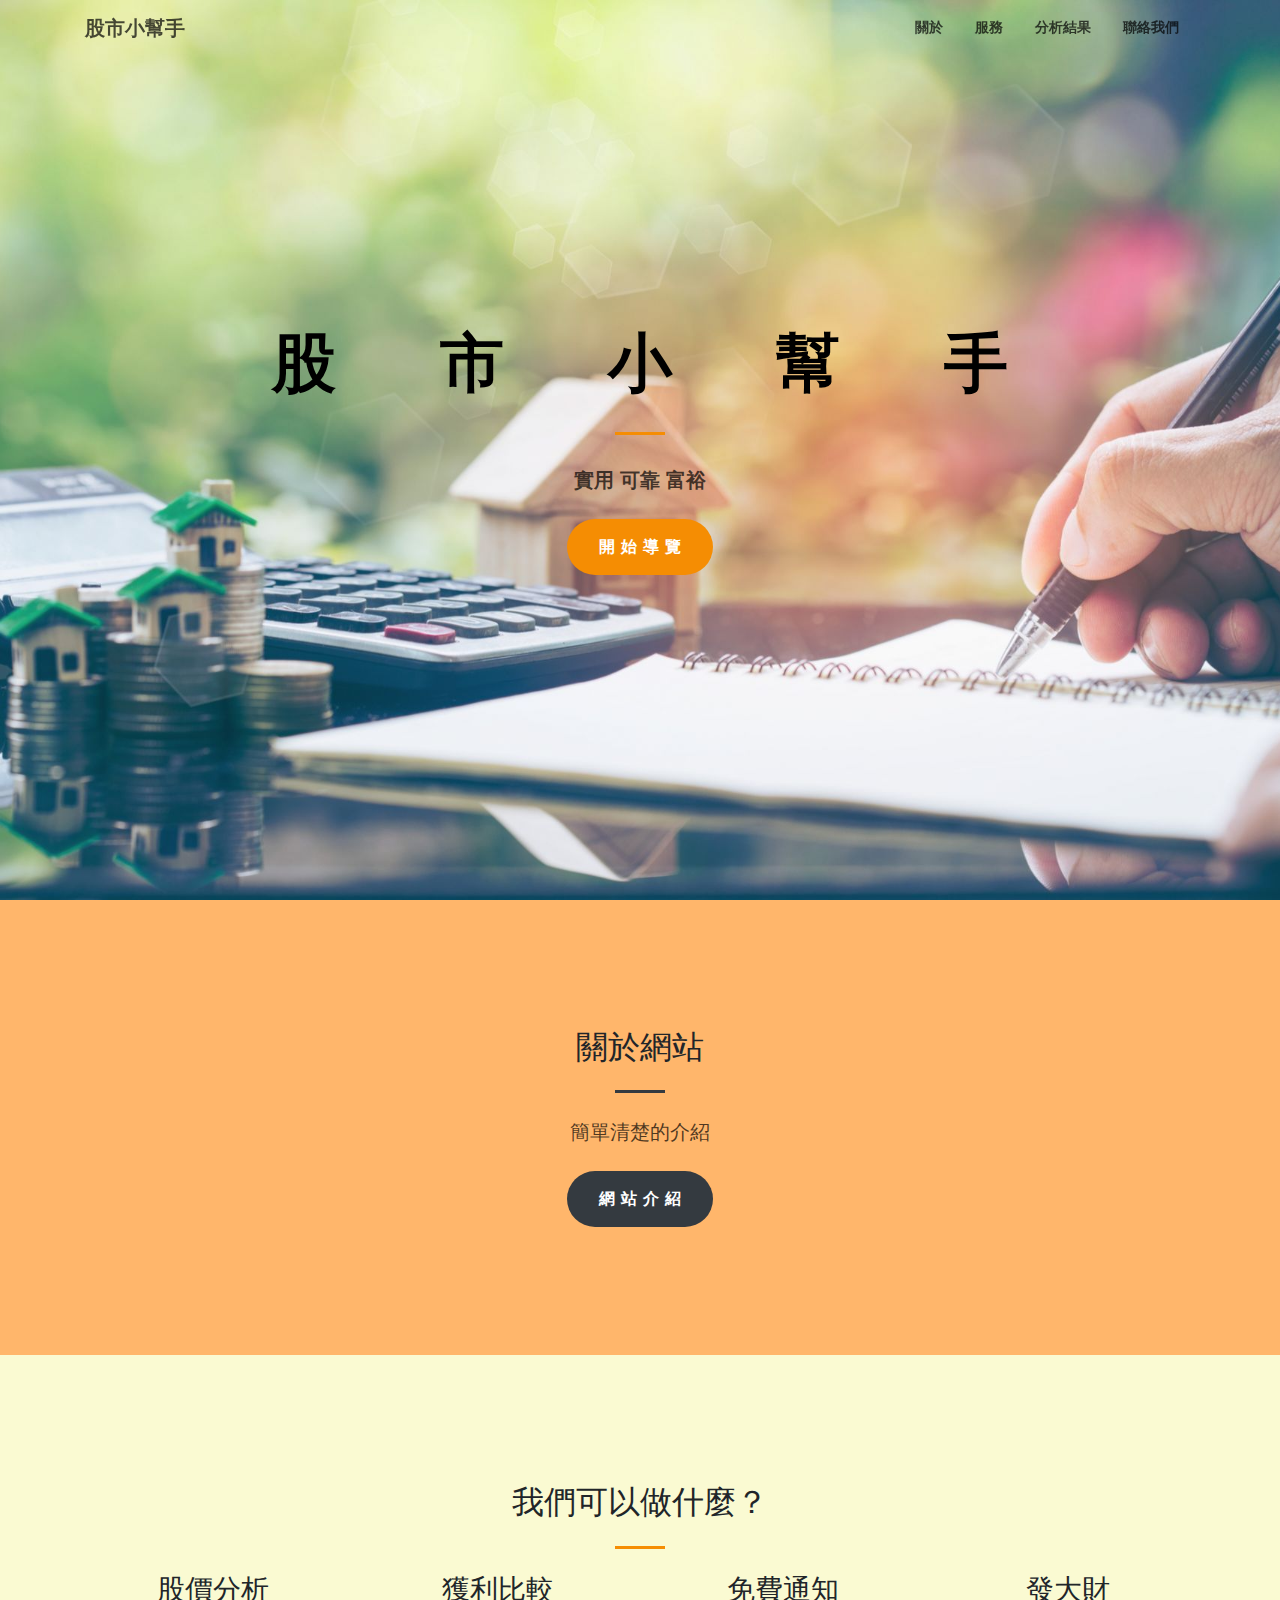
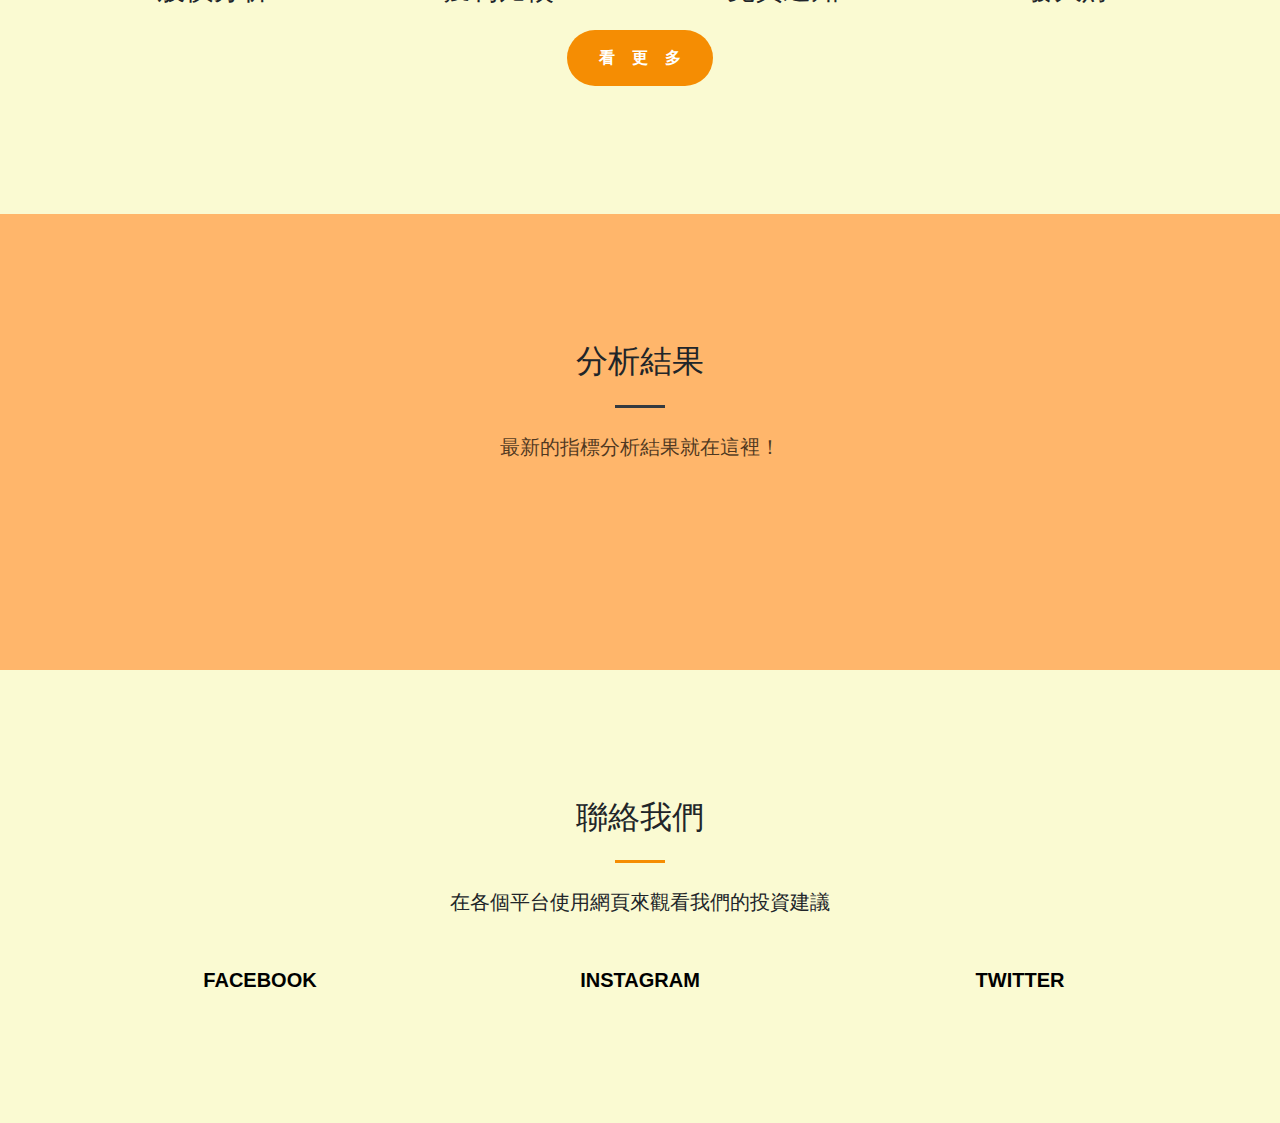
==== commit af40c11d: "首頁排版OK" ====
--- a/website/index.html
+++ b/website/index.html
@@ -1,183 +1,218 @@
 <!doctype html>
 <html lang="en">
+
 <head>
-  	<title>股市小幫手</title>
-    <!-- Required meta tags -->
-    <meta charset="utf-8">
-    <meta name="viewport" content="width=device-width, initial-scale=1, shrink-to-fit=no">
-
-		<!-- Bootstrap CSS -->
-    <link rel="stylesheet" href="https://stackpath.bootstrapcdn.com/bootstrap/4.3.1/css/bootstrap.min.css">
-		<link rel="stylesheet" href="css/style.css">
-		<link rel="stylesheet" href="css/creative.css">
-		<!-- <link rel="stylesheet" href="css/creative.min.css"> -->
-  </head>
-  <body>
-		<!-- Navigation -->
-    <nav class="navbar navbar-expand-lg navbar-dark fixed-top" id="mainNav">
-				<div class="container">
-					<a class="navbar-brand js-scroll-trigger" href="#page-top">股市小幫手</a>
-					<button class="navbar-toggler navbar-toggler-right" type="button" data-toggle="collapse" data-target="#navbarResponsive" aria-controls="navbarResponsive" aria-expanded="false" aria-label="Toggle navigation">
-						<span class="navbar-toggler-icon"></span>
-					</button>
-					<div class="collapse navbar-collapse" id="navbarResponsive">
-						<ul class="navbar-nav ml-auto">
-							<li class="nav-item">
-								<a class="nav-link js-scroll-trigger" href="#about">關於</a>
-							</li>
-							<li class="nav-item">
-								<a class="nav-link js-scroll-trigger" href="#services">服務</a>
-							</li>
-							<li class="nav-item">
-								<a class="nav-link js-scroll-trigger" href="#portfolio">交易資訊</a>
-							</li>
-							<li class="nav-item">
-								<a class="nav-link js-scroll-trigger" href="#contact">聯絡我們</a>
-							</li>
-							<!-- <li class="nav-item">
-								<a class="nav-link js-scroll-trigger" href="signin.html">SignIn</a>
-							</li> -->
-						 <!-- <li class="dropdown">
-								<a class="nav-link js-scroll-trigger" data-toggle="dropdown" href="#">mypage
-								<span class="caret"></span></a>
-								<ul class="dropdown-menu">
-									<div class="col-lg-12 mx">
-									<a class =list-group-item href="myprofile.html">My Profile</></a>
-									<a class =list-group-item href="wallet.html">My Wallet</></a>
-									<a class =list-group-item href="index.html">Sign Out</a>
-									</div>
-								</ul>
-							</li> -->
-						</ul>
-					</div>
-				</div>
-			</nav>
-	
-			<header class="masthead text-center text-black d-flex">
-				<div class="container my-auto">
-					<div class="row">
-						<div class="col-lg-10 mx-auto">
-							<h1 class="text-uppercase header_text_color">
-								<strong>STOCK MARKET HLEPER</strong>
-							</h1>
-							<hr>
-						</div>
-						<div class="col-lg-8 mx-auto">
-							<p class="text-faded mb-5 header_text_color">Practical, Reliable, Wealthy.</p>
-							<a class="btn btn-primary btn-xl js-scroll-trigger" href="#about">Start Trading</a>
-						</div>
-					</div>
-				</div>
-			</header>
-	
-			<section class="bg-primary" id="about">
-				<div class="container">
-					<div class="row">
-						<div class="col-lg-8 mx-auto text-center">
-							<h2 class="section-heading text-black">ACCOUNT BALANCE</h2>
-							<hr class="btn-dark my-4">
-							<p class="text-faded mb-4">Simple introduction HERE</p>
-							<a class="btn btn-dark btn-xl js-scroll-trigger" href="#services">Get Started!</a>
-						</div>
-					</div>
-				</div>
-			</section>
-	
-			<section id="services" class="bg-light">
-				<div class="container">
-					<div class="row">
-						<div class="col-lg-12 text-center">
-							<h2 class="section-heading">What can we do?</h2>
-							<hr class="my-4">
-						</div>
-					</div>
-				</div>
-				<div class="container">
-					<div class="row">
-						<div class="col-lg-3 col-md-6 text-center">
-							<div class="service-box mt-5 mx-auto">
-								<i class="fa fa-3x fa-diamond text-primary mb-3 sr-icons"></i>
-								<h3 class="mb-3">Stop Limit / Stop Loss</h3>
-							</div>
-						</div>
-						<div class="col-lg-3 col-md-6 text-center">
-							<div class="service-box mt-5 mx-auto">
-								<i class="fa fa-3x fa-paper-plane text-primary mb-3 sr-icons"></i>
-								<h3 class="mb-3">Guaranteed Stop</h3>
-							</div>
-						</div>
-						<div class="col-lg-3 col-md-6 text-center">
-							<div class="service-box mt-5 mx-auto">
-								<i class="fa fa-3x fa-bell text-primary mb-3 sr-icons"></i>
-								<h3 class="mb-3">Free Notifications</h3>
-							</div>
-						</div>
-						<div class="col-lg-3 col-md-6 text-center">
-							<div class="service-box mt-5 mx-auto">
-								<i class="fa fa-3x fa-dollar text-primary mb-3 sr-icons"></i>
-								<h3 class="mb-3">Become Rich</h3>
-							</div>
-						</div>
-						<div class="col-lg-8 mx-auto text-center">
-							<a class="btn btn-primary btn-xl js-scroll-trigger" href="#portfolio">Learn More</a>
-						</div>
-					</div>
-				</div>
-			</section>
-	
-			<section class="p-0" id="portfolio">
-				<div class="container-fluid p-0">
-					<div class="row no-gutters popup-gallery">
-					</div>
-				</div>
-			</section>
-	
-			<section class="bg-primary text-black">
-				<div class="container text-center">
-					<h2 class="mb-4">Explore!</h2>
+	<title>股市小幫手</title>
+	<!-- Required meta tags -->
+	<meta charset="utf-8">
+	<meta name="viewport" content="width=device-width, initial-scale=1, shrink-to-fit=no">
+
+	<!-- Bootstrap CSS -->
+	<link rel="stylesheet" href="https://stackpath.bootstrapcdn.com/bootstrap/4.3.1/css/bootstrap.min.css">
+	<link rel="stylesheet" href="css/creative.css">
+</head>
+
+<body>
+	<!-- Navigation -->
+	<nav id="mainNav" class="navbar navbar-expand-lg navbar-light fixed-top">
+		<div class="container">
+			<a class="navbar-brand js-scroll-trigger" href="#page-top">股市小幫手</a>
+			<button class="navbar-toggler navbar-toggler-right" type="button" data-toggle="collapse"
+				data-target="#navbarResponsive" aria-controls="navbarResponsive" aria-expanded="false"
+				aria-label="Toggle navigation">
+				<span class="navbar-toggler-icon"></span>
+			</button>
+			<div id="navbarResponsive" class="collapse navbar-collapse">
+				<ul class="navbar-nav ml-auto">
+					<li class="nav-item">
+						<a class="nav-link js-scroll-trigger" href="#about">關於</a>
+					</li>
+					<li class="nav-item">
+						<a class="nav-link js-scroll-trigger" href="#services">服務</a>
+					</li>
+					<li class="nav-item">
+						<a class="nav-link js-scroll-trigger" href="#portfolio">分析結果</a>
+					</li>
+					<li class="nav-item">
+						<a class="nav-link js-scroll-trigger" href="#contact">聯絡我們</a>
+					</li>
+					<!-- <li class="nav-item">
+						<a class="nav-link js-scroll-trigger" href="signin.html">SignIn</a>
+					</li> -->
+				</ul>
+			</div>
+		</div>
+	</nav>
+
+	<header id="page-top" class="masthead text-center text-black d-flex">
+		<div class="container my-auto">
+			<div class="row">
+				<div class="col-lg-10 mx-auto header_title">
+					<h1 class="text-uppercase header_text_color">
+						<strong>股市小幫手</strong>
+					</h1>
+				</div>
+			</div>
+			<hr>
+			<div class="row">
+				<div class="col-lg-10 mx-auto header_title">
+					<p class="text-faded">實用 可靠 富裕</p>
+				</div>
+			</div>
+			<div class="row">
+				<div class="col-lg-8 mx-auto header_title mt-4">
+					<a class="btn btn-primary btn-xl js-scroll-trigger" href="#about">開始導覽</a>
+				</div>
+			</div>
+		</div>
+	</header>
+
+	<section id="about" class="bg-primary">
+		<div class="container">
+			<div class="row">
+				<div class="col-lg-8 mx-auto text-center">
+					<h2 class="section-heading text-black">關於網站</h2>
+				</div>
+			</div>
+			<div class="row">
+				<div class="col-lg-8 mx-auto text-center">
+					<hr class="btn-dark my-4">
+				</div>
+			</div>
+			<div class="row">
+				<div class="col-lg-8 mx-auto text-center">
+					<p class="text-faded mb-4">簡單清楚的介紹</p>
+				</div>
+			</div>
+			<div class="row">
+				<div class="col-lg-8 mx-auto text-center">
+					<a class="btn btn-dark btn-xl js-scroll-trigger" href="#services">網站介紹</a>
+				</div>
+			</div>
+		</div>
+	</section>
+
+	<section id="services" class="bg-light">
+		<div class="container">
+			<div class="row">
+				<div class="col-lg-12 text-center">
+					<h2 class="section-heading">我們可以做什麼？</h2>
+				</div>
+			</div>
+			<div class="row">
+				<div class="col-lg-12 text-center">
+					<hr class="my-4">
+				</div>
+			</div>
+		</div>
+		<div class="container">
+			<div class="row mb-4">
+				<div class="col-lg-3 col-md-6 text-center">
+					<div class="service-box mx-auto service-text">
+						<h3 class="">股價分析</h3>
+					</div>
+				</div>
+				<div class="col-lg-3 col-md-6 text-center">
+					<div class="service-box mx-auto service-text">
+						<h3 class="">獲利比較</h3>
+					</div>
+				</div>
+				<div class="col-lg-3 col-md-6 text-center">
+					<div class="service-box mx-auto service-text">
+						<h3 class="">免費通知</h3>
+					</div>
+				</div>
+				<div class="col-lg-3 col-md-6 text-center">
+					<div class="service-box mx-auto service-text">
+						<h3 class="">發大財</h3>
+					</div>
+				</div>
+			</div>
+			<div class="row">
+				<div class="col-lg-8 mx-auto text-center">
+					<a class="btn btn-primary btn-xl js-scroll-trigger" href="#portfolio">看更多</a>
+				</div>
+			</div>
+		</div>
+	</section>
+
+	<section class="bg-primary text-black" id="portfolio">
+		<div class="container">
+			<div class="row">
+				<div class="col-lg-8 mx-auto text-center">
+					<h2 class="">分析結果</h2>
+				</div>
+			</div>
+			<div class="row">
+				<div class="col-lg-8 mx-auto text-center">
 					<hr class="my-4 btn-dark">
-					<p class="text-faded mb-4">Trade the world’s most popular markets and explore endless trading options.</p>
-						<p class="text-faded mb-4">We offer thousands of financial instruments, FREE real time quotes and online support.</p>
-					<a class="btn btn-dark btn-xl sr-button" href="loading.html">Look over now!</a>
-				</div>
-			</section>
-	
-			<section id="contact" class="bg-light">
-				<div class="container">
-					<div class="row">
-						<div class="col-lg-8 mx-auto text-center">
-							<h2 class="section-heading">Find us everywhere!</h2>
-							<hr class="my-4">
-							<p class="mb-5">Trade anywhere, anytime using our various platforms.</p>
-						</div>
-					</div>
-					<div class="row">
-						<div class="col-lg-4 mr-auto text-center">
-							<i class="fa fa-facebook-square fa-3x mb-3 sr-contact"></i>
-							<p>
-								<a href="">FaceBook</a>
-							</p>
-						</div>
-						<div class="col-lg-4 mr-auto text-center">
-							<i class="fa fa-instagram fa-3x mb-3 sr-contact"></i>
-							<p>
-								<a href="">Instagram</a>
-							</p>
-						</div>
-						<div class="col-lg-4 mr-auto text-center">
-							<i class="fa fa-twitter-square fa-3x mb-3 sr-contact"></i>
-							<p>
-								<a href="">Twitter</a>
-							</p>
-						</div>
-					</div>
-				</div>
-			</section>
-      
-    <!-- Optional JavaScript -->
-    <!-- jQuery first, then Popper.js, then Bootstrap JS -->
-    <script src="https://code.jquery.com/jquery-3.3.1.min.js"></script>
-    <script src="https://cdnjs.cloudflare.com/ajax/libs/popper.js/1.14.7/umd/popper.min.js"></script>
-    <script src="https://stackpath.bootstrapcdn.com/bootstrap/4.3.1/js/bootstrap.min.js"></script>
-  </body>
+				</div>
+			</div>
+			<div class="row mb-4">
+				<div class="col-lg-8 mx-auto text-center">
+					<p class="text-faded">最新的指標分析結果就在這裡！</p>
+				</div>
+			</div>
+			<div class="row">
+				<div class="col-lg-8 mx-auto text-center">
+					<a class="btn btn-dark btn-xl sr-button" href="loading.html">進行分析</a>
+				</div>
+			</div>
+		</div>
+	</section>
+
+	<section id="contact" class="bg-light">
+		<div class="container">
+			<div class="row">
+				<div class="col-lg-8 mx-auto text-center">
+					<h2 class="section-heading">聯絡我們</h2>
+				</div>
+			</div>
+			<div class="row">
+				<div class="col-lg-8 mx-auto text-center">
+					<hr class="my-4">
+				</div>
+			</div>
+			<div class="row">
+				<div class="col-lg-8 mx-auto text-center">
+					<p class="mb-5">在各個平台使用網頁來觀看我們的投資建議</p>
+				</div>
+			</div>
+			<div class="row">
+				<div class="col-lg-4 mr-auto text-center">
+					<i class="fa fa-facebook-square fa-3x mb-3 sr-contact"></i>
+					<p>
+						<a href="">FaceBook</a>
+					</p>
+				</div>
+				<div class="col-lg-4 mr-auto text-center">
+					<i class="fa fa-instagram fa-3x mb-3 sr-contact"></i>
+					<p>
+						<a href="">Instagram</a>
+					</p>
+				</div>
+				<div class="col-lg-4 mr-auto text-center">
+					<i class="fa fa-twitter-square fa-3x mb-3 sr-contact"></i>
+					<p>
+						<a href="">Twitter</a>
+					</p>
+				</div>
+			</div>
+		</div>
+	</section>
+
+	<!-- Optional JavaScript -->
+	<!-- jQuery first, then Popper.js, then Bootstrap JS -->
+	<script src="https://code.jquery.com/jquery-3.3.1.min.js"></script>
+	<script src="https://cdnjs.cloudflare.com/ajax/libs/popper.js/1.14.7/umd/popper.min.js"></script>
+	<script src="https://stackpath.bootstrapcdn.com/bootstrap/4.3.1/js/bootstrap.min.js"></script>
+
+	<!-- Plugin JavaScript -->
+	<script src="vendor/jquery-easing/jquery.easing.min.js"></script>
+	<script src="vendor/scrollreveal/scrollreveal.min.js"></script>
+	<script src="vendor/magnific-popup/jquery.magnific-popup.min.js"></script>
+
+	<script src="js/creative.js"></script>
+</body>
+
 </html>--- a/website/css/creative.css
+++ b/website/css/creative.css
@@ -41,8 +41,13 @@
 h3,
 h4,
 h5,
-h6 {
-  font-family: 'Open Sans', 'Helvetica Neue', Arial, sans-serif;
+h6,p {
+  font-family: 'Open Sans', 'Helvetica Neue', Arial, sans-serif,'微軟正黑體';
+  margin: 0;
+}
+
+p {
+  font-size: 1.25rem;
 }
 
 .bg-primary {
@@ -211,7 +216,7 @@
   }
   #mainNav.navbar-shrink {
     border-bottom: 1px solid rgba(33, 37, 41, 0.1);
-    background-color: #fff;
+    background-color: rgba(255, 255, 255, 0.7);
   }
   #mainNav.navbar-shrink .navbar-brand {
     color: #F58D03;
@@ -265,7 +270,7 @@
 
 @media (min-width: 768px) {
   header.masthead p {
-    font-size: 1rem;
+    font-size: 1.25rem;
   }
 }
 
@@ -427,7 +432,11 @@
 }
 
 .btn-xl {
+  width: 20%;
   padding: 1rem 2rem;
+  text-align: justify;
+  text-justify: distribute-all-lines;
+  text-align-last: justify;
 }
 
 .btn-primary {
@@ -656,4 +665,15 @@
 
 .header_text_color {
   color: #000000;
+  text-align: justify;
+  text-justify: distribute-all-lines;
+  text-align-last: justify;
+  margin-left: 10%;
+  margin-right: 10%;
+}
+
+.service-text{
+  text-align: center;
+  /* margin-top: 10%;
+  margin-bottom: 10%; */
 }